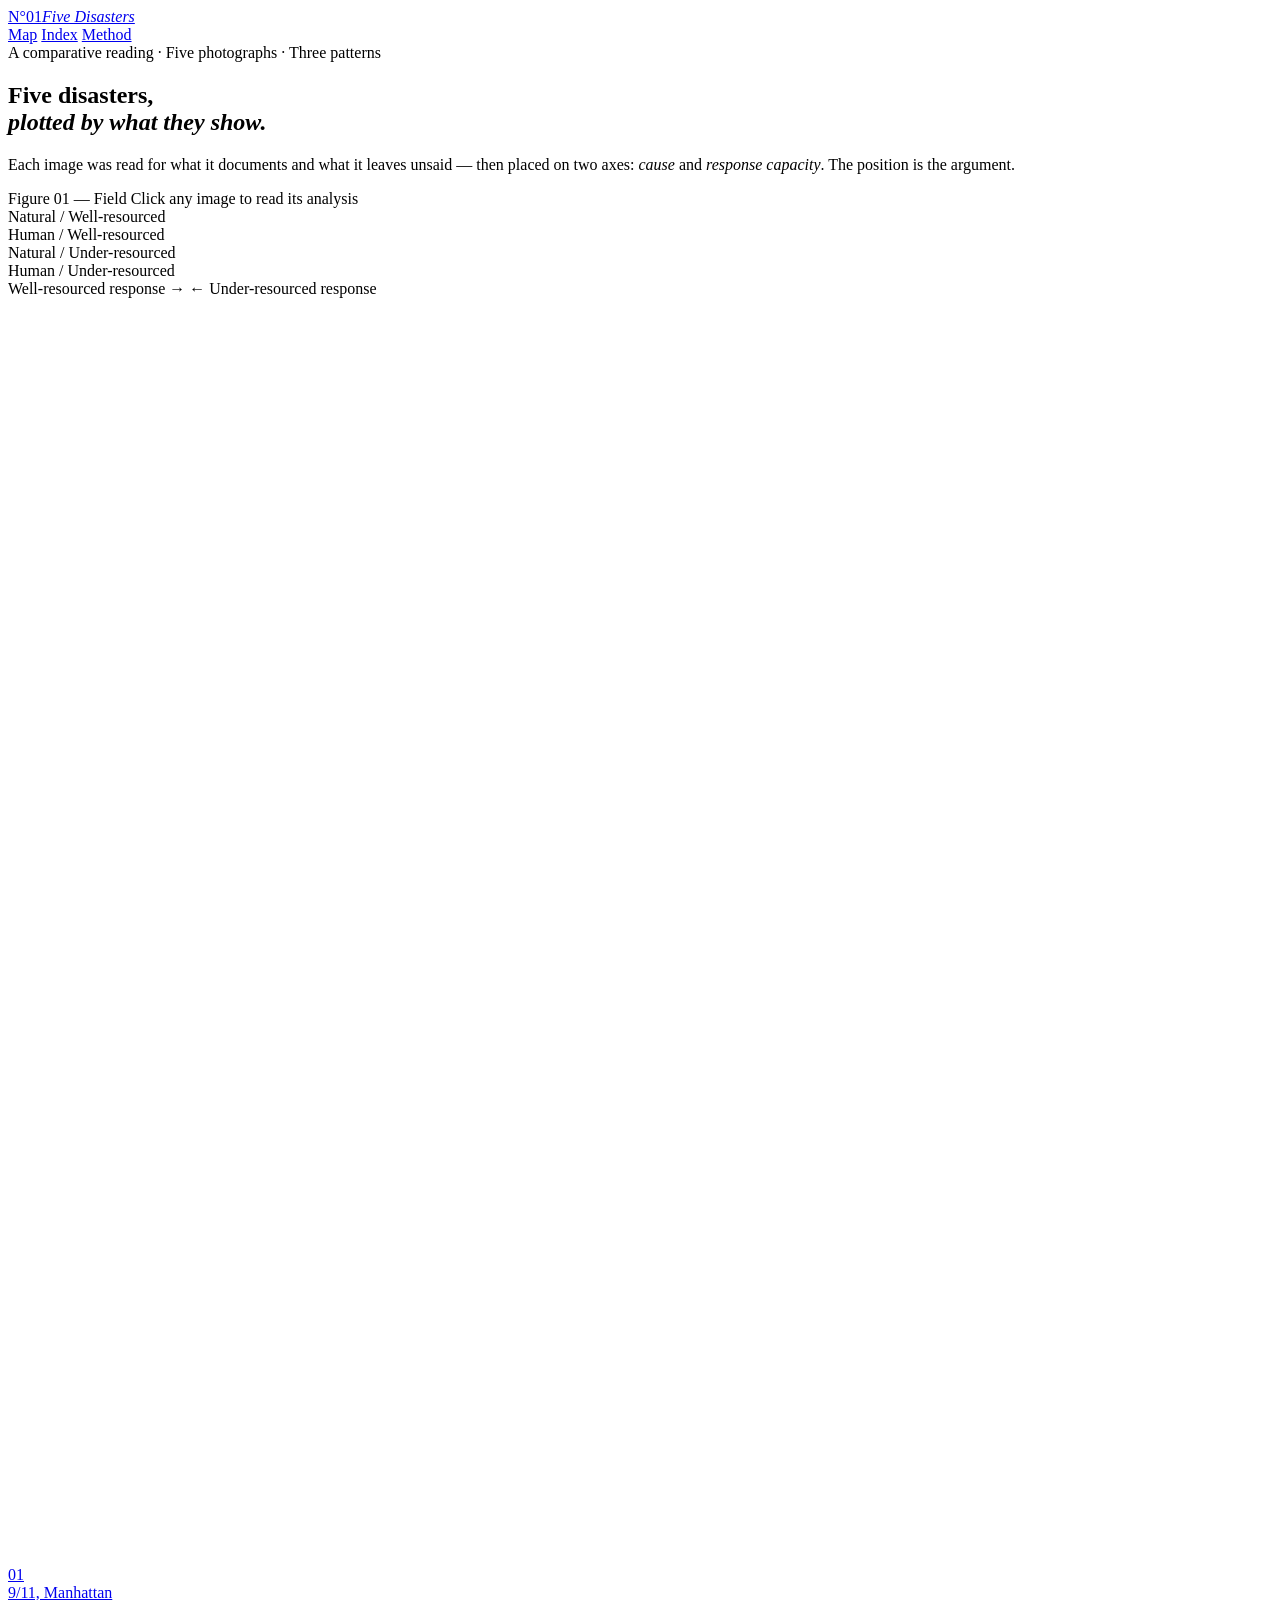
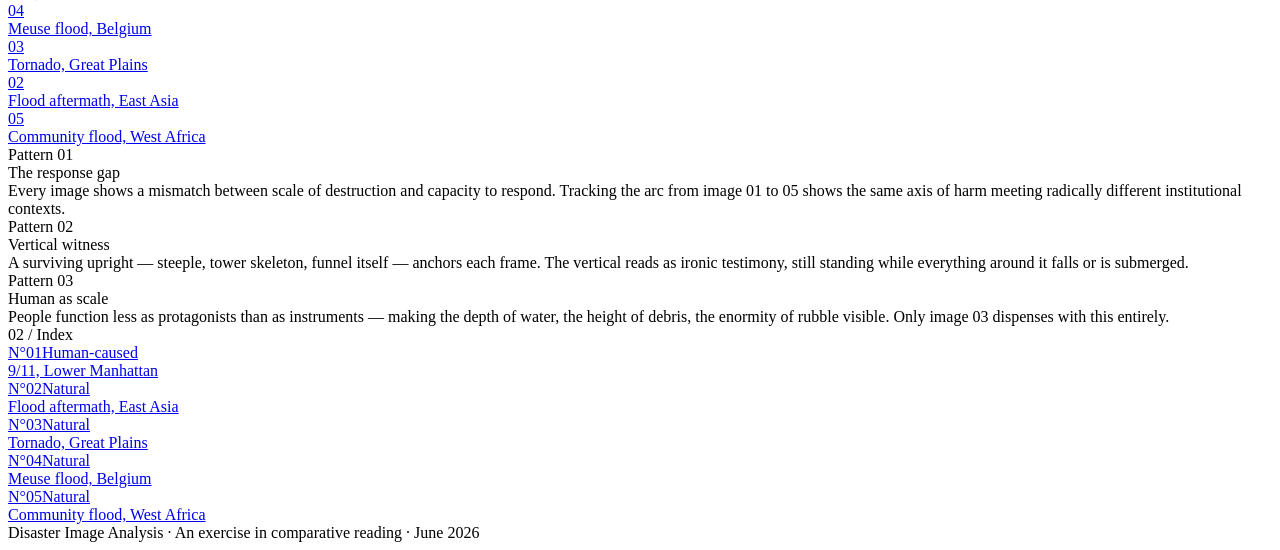
==== index.html @ b061d5b4 "Add files via upload" ====
<!DOCTYPE html>
<html lang="en">
<head>
<meta charset="UTF-8">
<meta name="viewport" content="width=device-width, initial-scale=1.0">
<title>Five Disasters — A Comparative Reading</title>
<meta name="description" content="A visual analysis of five disaster photographs plotted by cause and response capacity, with three cross-cutting patterns.">
<link rel="stylesheet" href="css/styles.css">
</head>
<body>

<header class="site-header">
  <div class="site-header__inner">
    <a href="index.html" class="brand"><span class="brand-mark">N°01</span><em>Five Disasters</em></a>
    <nav class="nav">
      <a href="index.html" class="active">Map</a>
      <a href="#index">Index</a>
      <a href="about.html">Method</a>
    </nav>
  </div>
</header>

<main>

<section class="hero">
  <div class="hero__eyebrow eyebrow">A comparative reading · Five photographs · Three patterns</div>
  <h1 class="hero__title">Five disasters,<br><em>plotted by what they show.</em></h1>
  <p class="hero__lede">Each image was read for what it documents and what it leaves unsaid — then placed on two axes: <em>cause</em> and <em>response capacity</em>. The position is the argument.</p>
</section>

<section class="map-section">
  <div class="map-frame">
    <div class="map-frame__header">
      <span>Figure 01 — Field</span>
      <span>Click any image to read its analysis</span>
    </div>

    <div class="map" aria-label="Map of five disaster images plotted on two axes">

      <div class="map__quadrant map__quadrant--nw">
        <span class="map__quadrant-label map__quadrant-label--nw">Natural / Well-resourced</span>
      </div>
      <div class="map__quadrant map__quadrant--ne">
        <span class="map__quadrant-label map__quadrant-label--ne">Human / Well-resourced</span>
      </div>
      <div class="map__quadrant map__quadrant--sw">
        <span class="map__quadrant-label map__quadrant-label--sw">Natural / Under-resourced</span>
      </div>
      <div class="map__quadrant map__quadrant--se">
        <span class="map__quadrant-label map__quadrant-label--se">Human / Under-resourced</span>
      </div>

      <div class="map__axes">
        <div class="map__axis map__axis--h"></div>
        <div class="map__axis map__axis--v"></div>
        <span class="map__axis-label map__axis-label--top">Well-resourced response →</span>
        <span class="map__axis-label map__axis-label--bottom">← Under-resourced response</span>
      </div>

      <svg class="map__patterns" id="pattern-arcs" viewBox="0 0 100 100" preserveAspectRatio="none" aria-hidden="true"></svg>

      <a href="image-1.html" class="node" style="left:75%; top:22%" aria-label="Image 1, 9/11 lower Manhattan">
        <div class="node__photo" style="background-image:url('images/img1.jpg')"><span class="node__index">01</span></div>
        <div class="node__label">9/11, Manhattan</div>
      </a>

      <a href="image-4.html" class="node" style="left:38%; top:38%" aria-label="Image 4, Meuse flood Belgium">
        <div class="node__photo" style="background-image:url('images/img4.jpg')"><span class="node__index">04</span></div>
        <div class="node__label">Meuse flood, Belgium</div>
      </a>

      <a href="image-3.html" class="node" style="left:14%; top:28%" aria-label="Image 3, Tornado">
        <div class="node__photo" style="background-image:url('images/img3.jpg')"><span class="node__index">03</span></div>
        <div class="node__label">Tornado, Great Plains</div>
      </a>

      <a href="image-2.html" class="node" style="left:22%; top:70%" aria-label="Image 2, Flood aftermath East Asia">
        <div class="node__photo" style="background-image:url('images/img2.jpg')"><span class="node__index">02</span></div>
        <div class="node__label">Flood aftermath, East Asia</div>
      </a>

      <a href="image-5.html" class="node" style="left:72%; top:78%" aria-label="Image 5, Community flood West Africa">
        <div class="node__photo" style="background-image:url('images/img5.jpg')"><span class="node__index">05</span></div>
        <div class="node__label">Community flood, West Africa</div>
      </a>

    </div>
  </div>
</section>

<section class="pattern-legend" aria-labelledby="patterns-heading">
  <div class="pattern-card pattern-card--response">
    <div class="pattern-card__num">Pattern 01</div>
    <div class="pattern-card__title">The response gap</div>
    <div class="pattern-card__body">Every image shows a mismatch between scale of destruction and capacity to respond. Tracking the arc from image 01 to 05 shows the same axis of harm meeting radically different institutional contexts.</div>
  </div>
  <div class="pattern-card pattern-card--vertical">
    <div class="pattern-card__num">Pattern 02</div>
    <div class="pattern-card__title">Vertical witness</div>
    <div class="pattern-card__body">A surviving upright — steeple, tower skeleton, funnel itself — anchors each frame. The vertical reads as ironic testimony, still standing while everything around it falls or is submerged.</div>
  </div>
  <div class="pattern-card pattern-card--scale">
    <div class="pattern-card__num">Pattern 03</div>
    <div class="pattern-card__title">Human as scale</div>
    <div class="pattern-card__body">People function less as protagonists than as instruments — making the depth of water, the height of debris, the enormity of rubble visible. Only image 03 dispenses with this entirely.</div>
  </div>
</section>

<div class="section-divider">
  <div class="section-divider__rule"></div>
  <div class="section-divider__num">02 / Index</div>
  <div class="section-divider__rule"></div>
</div>

<section class="index-grid" id="index">

  <a href="image-1.html" class="index-card">
    <div class="index-card__image" style="background-image:url('images/img1.jpg')"></div>
    <div class="index-card__meta"><span>N°01</span><span>Human-caused</span></div>
    <div class="index-card__title">9/11, Lower Manhattan</div>
  </a>

  <a href="image-2.html" class="index-card">
    <div class="index-card__image" style="background-image:url('images/img2.jpg')"></div>
    <div class="index-card__meta"><span>N°02</span><span>Natural</span></div>
    <div class="index-card__title">Flood aftermath, East Asia</div>
  </a>

  <a href="image-3.html" class="index-card">
    <div class="index-card__image" style="background-image:url('images/img3.jpg')"></div>
    <div class="index-card__meta"><span>N°03</span><span>Natural</span></div>
    <div class="index-card__title">Tornado, Great Plains</div>
  </a>

  <a href="image-4.html" class="index-card">
    <div class="index-card__image" style="background-image:url('images/img4.jpg')"></div>
    <div class="index-card__meta"><span>N°04</span><span>Natural</span></div>
    <div class="index-card__title">Meuse flood, Belgium</div>
  </a>

  <a href="image-5.html" class="index-card">
    <div class="index-card__image" style="background-image:url('images/img5.jpg')"></div>
    <div class="index-card__meta"><span>N°05</span><span>Natural</span></div>
    <div class="index-card__title">Community flood, West Africa</div>
  </a>

</section>

</main>

<footer class="footer">
  Disaster Image Analysis · An exercise in comparative reading · June 2026
</footer>

<script src="js/main.js"></script>
</body>
</html>
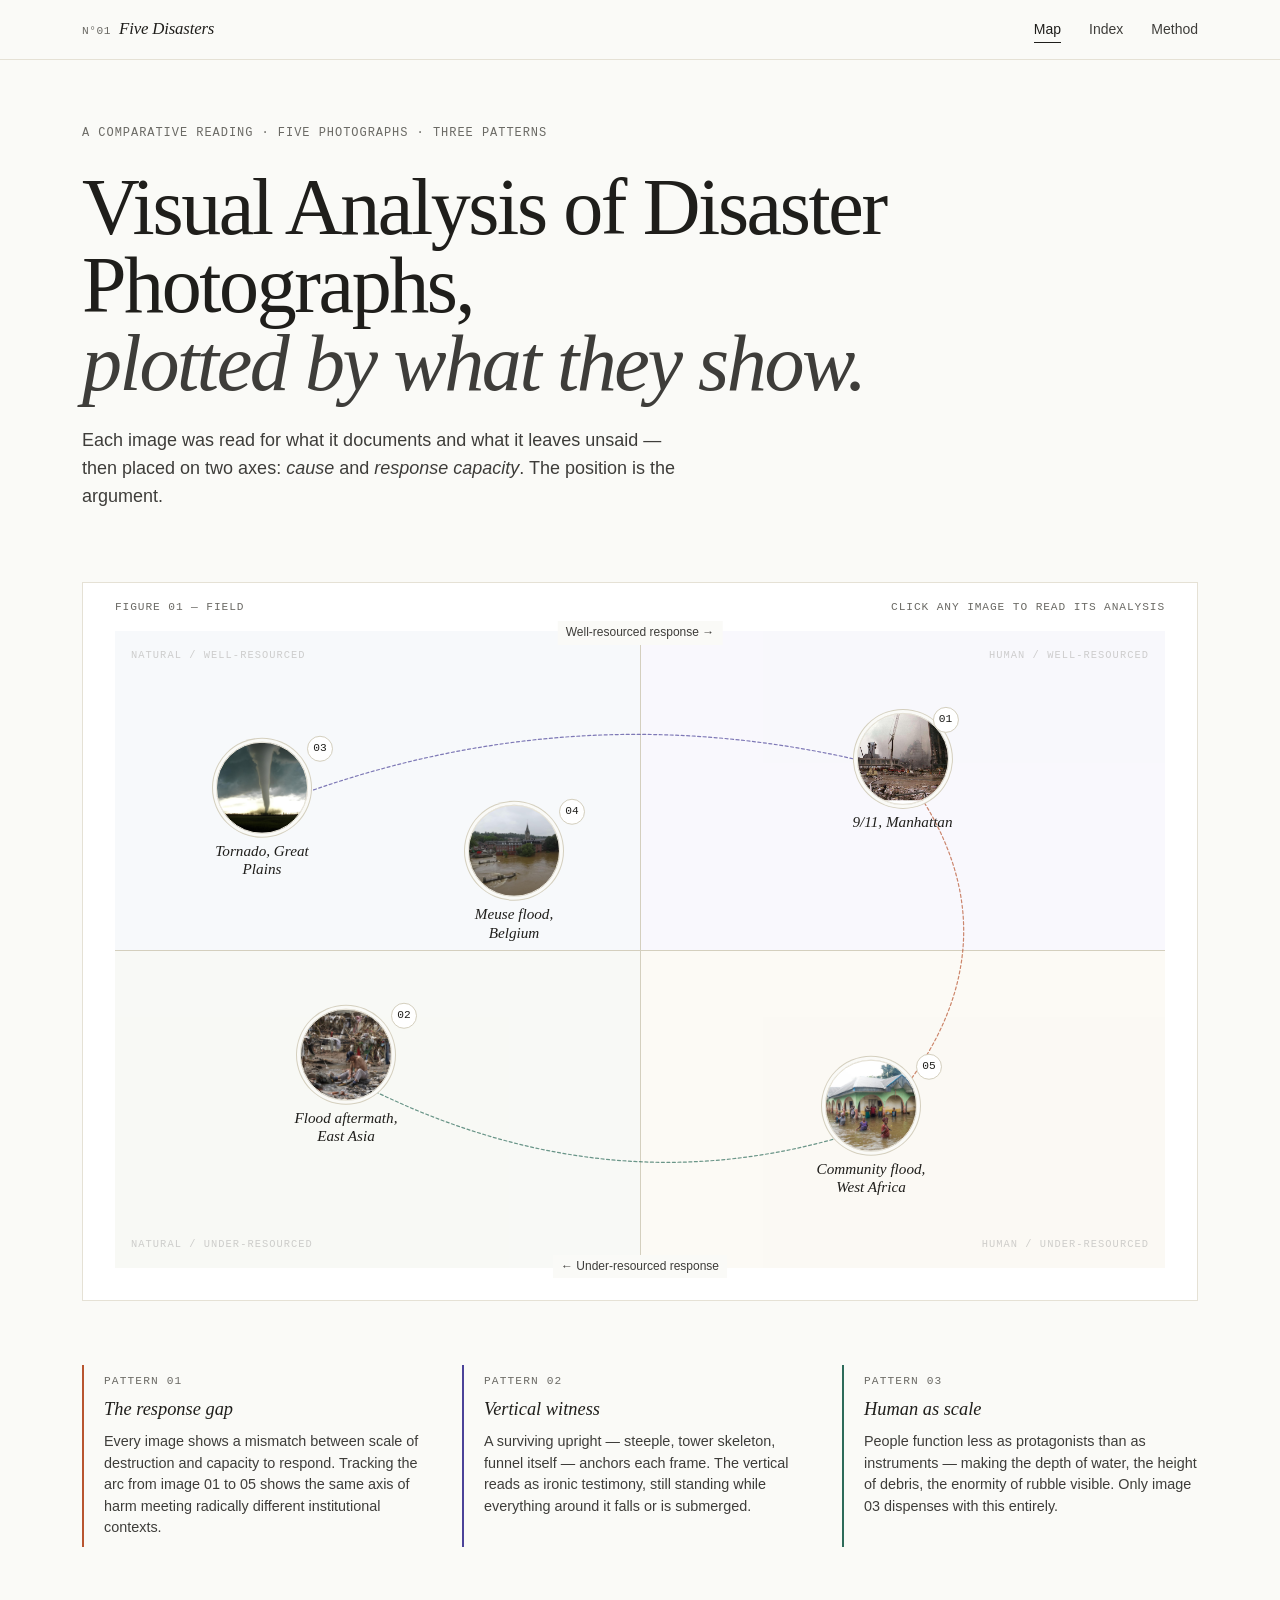
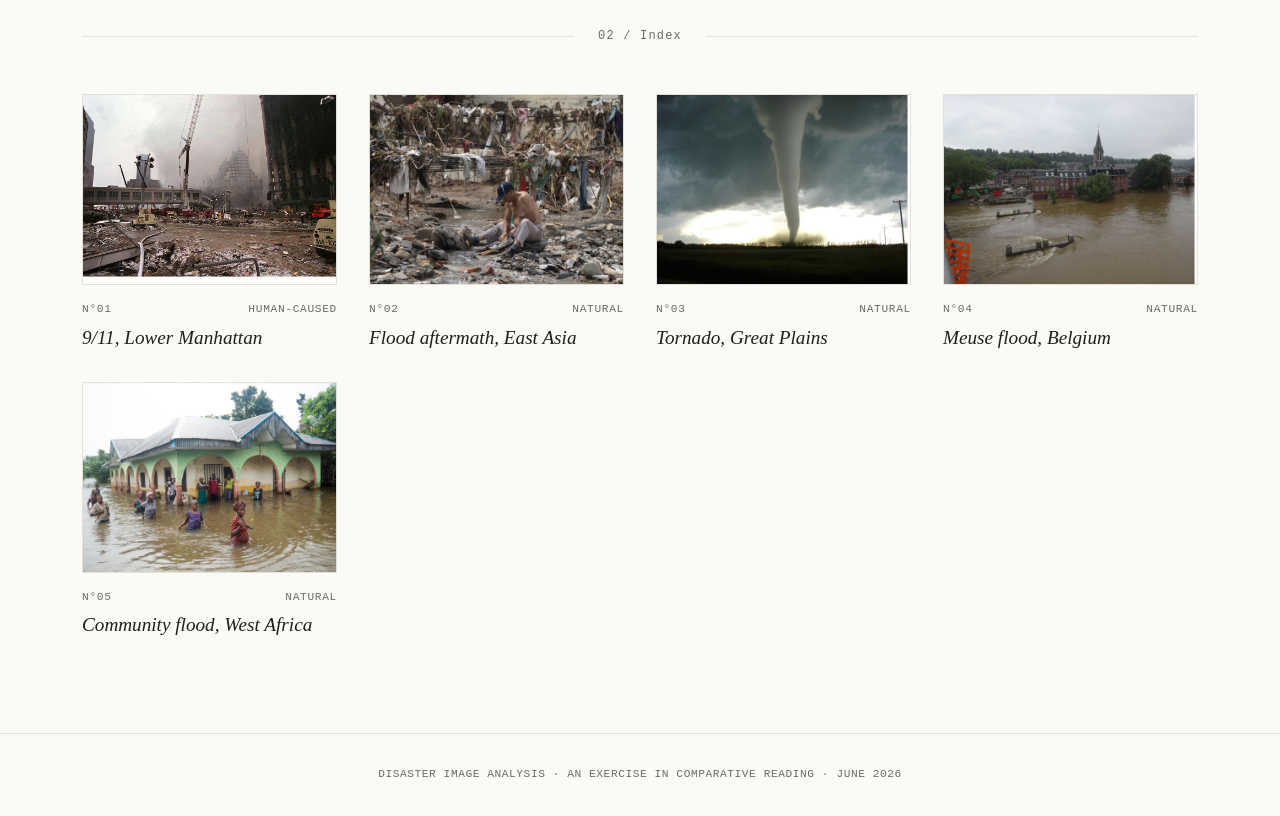
==== commit f1ae05f5: "Update index.html" ====
--- a/index.html
+++ b/index.html
@@ -24,7 +24,7 @@
 
 <section class="hero">
   <div class="hero__eyebrow eyebrow">A comparative reading · Five photographs · Three patterns</div>
-  <h1 class="hero__title">Five disasters,<br><em>plotted by what they show.</em></h1>
+  <h1 class="hero__title">Visual Analysis of Disaster Photographs,<br><em>plotted by what they show.</em></h1>
   <p class="hero__lede">Each image was read for what it documents and what it leaves unsaid — then placed on two axes: <em>cause</em> and <em>response capacity</em>. The position is the argument.</p>
 </section>
 
--- a/css/styles.css
+++ b/css/styles.css
@@ -0,0 +1,702 @@
+@import url('https://fonts.googleapis.com/css2?family=Fraunces:ital,opsz,wght@0,9..144,300..600;1,9..144,300..500&family=Inter:wght@400;500&family=JetBrains+Mono:wght@400;500&display=swap');
+
+:root {
+  --paper: #FAFAF7;
+  --surface: #FFFFFF;
+  --ink: #1F1E1B;
+  --ink-soft: #3E3D3A;
+  --muted: #6B6A65;
+  --faint: #B0AEA5;
+  --rule: #E5E1D5;
+  --rule-strong: #D4CFBE;
+  --accent: #1F3A5C;
+  --accent-hover: #15294A;
+
+  --c-natural-well: #EEF2F7;
+  --c-human-well: #F1F0FA;
+  --c-natural-under: #F0F2EA;
+  --c-human-under: #F8F3E8;
+
+  --p-response: #B85530;
+  --p-vertical: #4B4399;
+  --p-scale: #2D6B5A;
+
+  --font-display: 'Fraunces', Georgia, serif;
+  --font-body: 'Inter', -apple-system, sans-serif;
+  --font-mono: 'JetBrains Mono', 'SF Mono', monospace;
+
+  --content-max: 1180px;
+  --prose-max: 680px;
+}
+
+* { box-sizing: border-box; margin: 0; padding: 0; }
+
+html { scroll-behavior: smooth; }
+
+body {
+  background: var(--paper);
+  color: var(--ink);
+  font-family: var(--font-body);
+  font-size: 16px;
+  line-height: 1.6;
+  -webkit-font-smoothing: antialiased;
+  text-rendering: optimizeLegibility;
+}
+
+a { color: var(--accent); text-decoration: none; transition: color .15s; }
+a:hover { color: var(--accent-hover); }
+img { max-width: 100%; display: block; }
+
+:focus-visible {
+  outline: 2px solid var(--accent);
+  outline-offset: 3px;
+  border-radius: 2px;
+}
+
+.site-header {
+  position: sticky;
+  top: 0;
+  z-index: 50;
+  background: rgba(250, 250, 247, 0.92);
+  backdrop-filter: blur(10px);
+  -webkit-backdrop-filter: blur(10px);
+  border-bottom: 1px solid var(--rule);
+}
+
+.site-header__inner {
+  max-width: var(--content-max);
+  margin: 0 auto;
+  padding: 1rem 2rem;
+  display: flex;
+  align-items: baseline;
+  justify-content: space-between;
+  gap: 2rem;
+}
+
+.brand {
+  font-family: var(--font-display);
+  font-size: 1.05rem;
+  font-weight: 400;
+  font-style: italic;
+  letter-spacing: -0.01em;
+  color: var(--ink);
+}
+
+.brand-mark {
+  font-style: normal;
+  font-family: var(--font-mono);
+  font-size: 0.7rem;
+  color: var(--muted);
+  margin-right: 0.5rem;
+  letter-spacing: 0.05em;
+  text-transform: uppercase;
+}
+
+.nav {
+  display: flex;
+  gap: 1.75rem;
+  font-size: 0.875rem;
+}
+
+.nav a {
+  color: var(--ink-soft);
+  font-weight: 500;
+}
+
+.nav a:hover { color: var(--accent); }
+.nav a.active { color: var(--ink); border-bottom: 1px solid var(--ink); padding-bottom: 2px; }
+
+main { min-height: 80vh; }
+
+.eyebrow {
+  font-family: var(--font-mono);
+  font-size: 0.75rem;
+  color: var(--muted);
+  letter-spacing: 0.08em;
+  text-transform: uppercase;
+}
+
+.display {
+  font-family: var(--font-display);
+  font-weight: 350;
+  font-style: italic;
+  letter-spacing: -0.02em;
+  line-height: 1.05;
+  color: var(--ink);
+}
+
+.h1 { font-size: clamp(2.5rem, 6vw, 4.5rem); }
+.h2 { font-size: clamp(1.75rem, 3.5vw, 2.5rem); }
+.h3 { font-size: clamp(1.25rem, 2.2vw, 1.5rem); }
+
+.hero {
+  max-width: var(--content-max);
+  margin: 0 auto;
+  padding: 4rem 2rem 2rem;
+}
+
+.hero__eyebrow { margin-bottom: 1.5rem; }
+.hero__title {
+  font-family: var(--font-display);
+  font-weight: 300;
+  letter-spacing: -0.03em;
+  font-size: clamp(2.75rem, 6.5vw, 5rem);
+  line-height: 0.98;
+  margin-bottom: 1.5rem;
+  color: var(--ink);
+}
+
+.hero__title em {
+  font-style: italic;
+  font-weight: 350;
+  color: var(--ink-soft);
+}
+
+.hero__lede {
+  font-size: 1.125rem;
+  line-height: 1.55;
+  max-width: 38rem;
+  color: var(--ink-soft);
+}
+
+.map-section {
+  max-width: var(--content-max);
+  margin: 2.5rem auto 4rem;
+  padding: 0 2rem;
+}
+
+.map-frame {
+  position: relative;
+  background: var(--surface);
+  border: 1px solid var(--rule);
+  padding: 3rem 2rem 2rem;
+  aspect-ratio: 1180 / 760;
+}
+
+.map-frame__header {
+  position: absolute;
+  top: 1rem;
+  left: 2rem;
+  right: 2rem;
+  display: flex;
+  justify-content: space-between;
+  align-items: baseline;
+  font-family: var(--font-mono);
+  font-size: 0.7rem;
+  color: var(--muted);
+  letter-spacing: 0.08em;
+  text-transform: uppercase;
+}
+
+.map {
+  position: absolute;
+  inset: 3rem 2rem 2rem 2rem;
+}
+
+.map__quadrant {
+  position: absolute;
+  width: 50%;
+  height: 50%;
+}
+
+.map__quadrant--nw { top: 0; left: 0; background: var(--c-natural-well); opacity: 0.45; }
+.map__quadrant--ne { top: 0; right: 0; background: var(--c-human-well); opacity: 0.45; }
+.map__quadrant--sw { bottom: 0; left: 0; background: var(--c-natural-under); opacity: 0.45; }
+.map__quadrant--se { bottom: 0; right: 0; background: var(--c-human-under); opacity: 0.45; }
+
+.map__quadrant-label {
+  position: absolute;
+  font-family: var(--font-mono);
+  font-size: 0.65rem;
+  letter-spacing: 0.1em;
+  text-transform: uppercase;
+  color: var(--muted);
+  opacity: 0.7;
+}
+
+.map__quadrant-label--nw { top: 1rem; left: 1rem; }
+.map__quadrant-label--ne { top: 1rem; right: 1rem; text-align: right; }
+.map__quadrant-label--sw { bottom: 1rem; left: 1rem; }
+.map__quadrant-label--se { bottom: 1rem; right: 1rem; text-align: right; }
+
+.map__axes {
+  position: absolute;
+  inset: 0;
+  pointer-events: none;
+}
+
+.map__axis {
+  position: absolute;
+  background: var(--rule-strong);
+}
+
+.map__axis--h { left: 0; right: 0; top: 50%; height: 1px; }
+.map__axis--v { top: 0; bottom: 0; left: 50%; width: 1px; }
+
+.map__axis-label {
+  position: absolute;
+  font-family: var(--font-body);
+  font-size: 0.75rem;
+  font-weight: 500;
+  color: var(--ink-soft);
+  background: var(--paper);
+  padding: 2px 8px;
+}
+
+.map__axis-label--top { top: -10px; left: 50%; transform: translateX(-50%); }
+.map__axis-label--bottom { bottom: -10px; left: 50%; transform: translateX(-50%); }
+.map__axis-label--left { left: -10px; top: 50%; transform: translateY(-50%) rotate(-90deg); transform-origin: center; }
+.map__axis-label--right { right: -10px; top: 50%; transform: translateY(-50%) rotate(90deg); transform-origin: center; }
+
+.map__patterns {
+  position: absolute;
+  inset: 0;
+  width: 100%;
+  height: 100%;
+  pointer-events: none;
+  overflow: hidden;
+}
+
+.node {
+  position: absolute;
+  transform: translate(-50%, -50%);
+  cursor: pointer;
+  text-decoration: none;
+  display: flex;
+  flex-direction: column;
+  align-items: center;
+  gap: 0.5rem;
+  transition: transform .25s cubic-bezier(.2,.7,.2,1);
+}
+
+.node:hover { transform: translate(-50%, -50%) scale(1.04); }
+.node:hover .node__photo { box-shadow: 0 0 0 3px var(--paper), 0 0 0 4px var(--accent); }
+.node:hover .node__label { color: var(--accent); }
+
+.node__photo {
+  width: 92px;
+  height: 92px;
+  border-radius: 50%;
+  background-size: cover;
+  background-position: center;
+  border: 1px solid var(--rule);
+  box-shadow: 0 0 0 3px var(--paper), 0 0 0 4px var(--rule-strong);
+  transition: box-shadow .25s;
+}
+
+.node__label {
+  font-family: var(--font-display);
+  font-style: italic;
+  font-size: 0.95rem;
+  color: var(--ink);
+  text-align: center;
+  max-width: 130px;
+  line-height: 1.2;
+  transition: color .15s;
+}
+
+.node__index {
+  position: absolute;
+  top: -6px;
+  right: -6px;
+  background: var(--surface);
+  border: 1px solid var(--rule-strong);
+  border-radius: 50%;
+  width: 26px;
+  height: 26px;
+  display: flex;
+  align-items: center;
+  justify-content: center;
+  font-family: var(--font-mono);
+  font-size: 0.7rem;
+  font-weight: 500;
+  color: var(--ink);
+}
+
+.pattern-legend {
+  max-width: var(--content-max);
+  margin: 0 auto;
+  padding: 0 2rem;
+  display: grid;
+  grid-template-columns: repeat(3, 1fr);
+  gap: 1.5rem;
+}
+
+.pattern-card {
+  border-left: 2px solid;
+  padding: 0.5rem 0 0.5rem 1.25rem;
+}
+
+.pattern-card--response { border-color: var(--p-response); }
+.pattern-card--vertical { border-color: var(--p-vertical); }
+.pattern-card--scale { border-color: var(--p-scale); }
+
+.pattern-card__num {
+  font-family: var(--font-mono);
+  font-size: 0.7rem;
+  letter-spacing: 0.1em;
+  text-transform: uppercase;
+  color: var(--muted);
+  margin-bottom: 0.25rem;
+}
+
+.pattern-card__title {
+  font-family: var(--font-display);
+  font-style: italic;
+  font-size: 1.15rem;
+  color: var(--ink);
+  margin-bottom: 0.4rem;
+}
+
+.pattern-card__body {
+  font-size: 0.9rem;
+  color: var(--ink-soft);
+  line-height: 1.5;
+}
+
+.section-divider {
+  max-width: var(--content-max);
+  margin: 5rem auto 3rem;
+  padding: 0 2rem;
+  display: flex;
+  align-items: center;
+  gap: 1.5rem;
+}
+
+.section-divider__rule { flex: 1; height: 1px; background: var(--rule); }
+.section-divider__num {
+  font-family: var(--font-mono);
+  font-size: 0.75rem;
+  color: var(--muted);
+  letter-spacing: 0.1em;
+}
+
+.index-grid {
+  max-width: var(--content-max);
+  margin: 0 auto;
+  padding: 0 2rem 6rem;
+  display: grid;
+  grid-template-columns: repeat(auto-fit, minmax(200px, 1fr));
+  gap: 2rem;
+}
+
+.index-card {
+  text-decoration: none;
+  color: var(--ink);
+  display: block;
+  position: relative;
+}
+
+.index-card__image {
+  aspect-ratio: 4/3;
+  background-size: cover;
+  background-position: center;
+  margin-bottom: 1rem;
+  border: 1px solid var(--rule);
+  filter: saturate(0.92);
+  transition: filter .25s, transform .35s cubic-bezier(.2,.7,.2,1);
+}
+
+.index-card:hover .index-card__image { filter: saturate(1.05); transform: translateY(-3px); }
+
+.index-card__meta {
+  display: flex;
+  justify-content: space-between;
+  font-family: var(--font-mono);
+  font-size: 0.7rem;
+  color: var(--muted);
+  letter-spacing: 0.06em;
+  text-transform: uppercase;
+  margin-bottom: 0.4rem;
+}
+
+.index-card__title {
+  font-family: var(--font-display);
+  font-style: italic;
+  font-size: 1.2rem;
+  font-weight: 350;
+  color: var(--ink);
+  line-height: 1.25;
+}
+
+.detail-hero {
+  position: relative;
+  margin-top: 0;
+  background: #0E0D0B;
+  overflow: hidden;
+}
+
+.detail-hero__image {
+  width: 100%;
+  height: clamp(380px, 60vh, 580px);
+  object-fit: cover;
+  opacity: 0.9;
+}
+
+.detail-meta {
+  max-width: var(--content-max);
+  margin: 3rem auto 1.5rem;
+  padding: 0 2rem;
+  display: grid;
+  grid-template-columns: minmax(0, 1fr) minmax(0, 2fr);
+  gap: 3rem;
+  align-items: start;
+}
+
+.detail-meta__index {
+  font-family: var(--font-mono);
+  font-size: 0.85rem;
+  color: var(--muted);
+  letter-spacing: 0.05em;
+  text-transform: uppercase;
+  margin-bottom: 0.75rem;
+}
+
+.detail-title {
+  font-family: var(--font-display);
+  font-weight: 300;
+  font-style: italic;
+  font-size: clamp(2.25rem, 5vw, 3.75rem);
+  line-height: 1.02;
+  letter-spacing: -0.02em;
+  color: var(--ink);
+}
+
+.tag-grid {
+  display: grid;
+  grid-template-columns: repeat(auto-fit, minmax(140px, 1fr));
+  gap: 0.5rem;
+}
+
+.tag {
+  padding: 0.6rem 0.75rem;
+  border: 1px solid var(--rule);
+  background: var(--surface);
+}
+
+.tag__label {
+  font-family: var(--font-mono);
+  font-size: 0.65rem;
+  letter-spacing: 0.08em;
+  text-transform: uppercase;
+  color: var(--muted);
+  margin-bottom: 0.25rem;
+}
+
+.tag__value {
+  font-size: 0.875rem;
+  color: var(--ink);
+  font-weight: 500;
+}
+
+.tag--accent .tag__value { color: var(--accent); }
+
+.prose {
+  max-width: var(--prose-max);
+  margin: 0 auto;
+  padding: 2rem 2rem 4rem;
+}
+
+.prose h2 {
+  font-family: var(--font-display);
+  font-style: italic;
+  font-weight: 350;
+  font-size: 1.6rem;
+  margin: 3rem 0 1rem;
+  letter-spacing: -0.01em;
+  color: var(--ink);
+}
+
+.prose h2:first-child { margin-top: 1rem; }
+
+.prose p {
+  font-size: 1.0625rem;
+  line-height: 1.75;
+  margin-bottom: 1.25rem;
+  color: var(--ink-soft);
+}
+
+.prose p:first-of-type::first-line {
+  font-weight: 500;
+  color: var(--ink);
+}
+
+.prose blockquote {
+  font-family: var(--font-display);
+  font-style: italic;
+  font-size: 1.35rem;
+  line-height: 1.45;
+  color: var(--ink);
+  border-left: 2px solid var(--p-response);
+  padding: 0.5rem 0 0.5rem 1.5rem;
+  margin: 2rem 0;
+}
+
+.patterns-belt {
+  background: var(--surface);
+  border-top: 1px solid var(--rule);
+  border-bottom: 1px solid var(--rule);
+  padding: 1.25rem 0;
+  margin: 2rem 0 0;
+}
+
+.patterns-belt__inner {
+  max-width: var(--prose-max);
+  margin: 0 auto;
+  padding: 0 2rem;
+  display: flex;
+  gap: 2rem;
+  flex-wrap: wrap;
+  align-items: center;
+  justify-content: center;
+  font-family: var(--font-mono);
+  font-size: 0.75rem;
+  color: var(--muted);
+  letter-spacing: 0.05em;
+}
+
+.patterns-belt__item { display: flex; align-items: center; gap: 0.5rem; }
+.patterns-belt__dot { width: 8px; height: 8px; border-radius: 50%; }
+
+.detail-nav {
+  max-width: var(--content-max);
+  margin: 0 auto 4rem;
+  padding: 2rem;
+  display: flex;
+  justify-content: space-between;
+  align-items: stretch;
+  border-top: 1px solid var(--rule);
+  gap: 1rem;
+}
+
+.detail-nav__link {
+  flex: 1;
+  text-decoration: none;
+  color: var(--ink);
+  padding: 0.75rem 0;
+  display: flex;
+  flex-direction: column;
+  gap: 0.25rem;
+  transition: color .15s;
+}
+
+.detail-nav__link:hover { color: var(--accent); }
+.detail-nav__link--next { text-align: right; align-items: flex-end; }
+.detail-nav__link--disabled { opacity: 0.3; pointer-events: none; }
+
+.detail-nav__dir {
+  font-family: var(--font-mono);
+  font-size: 0.7rem;
+  letter-spacing: 0.08em;
+  text-transform: uppercase;
+  color: var(--muted);
+}
+
+.detail-nav__title {
+  font-family: var(--font-display);
+  font-style: italic;
+  font-size: 1.1rem;
+}
+
+.about-page {
+  max-width: var(--prose-max);
+  margin: 0 auto;
+  padding: 4rem 2rem 6rem;
+}
+
+.about-page h1 {
+  font-family: var(--font-display);
+  font-style: italic;
+  font-weight: 300;
+  font-size: clamp(2.5rem, 5vw, 3.5rem);
+  letter-spacing: -0.02em;
+  margin-bottom: 2rem;
+  color: var(--ink);
+}
+
+.about-page h2 {
+  font-family: var(--font-display);
+  font-style: italic;
+  font-weight: 350;
+  font-size: 1.4rem;
+  margin: 2.5rem 0 0.75rem;
+  color: var(--ink);
+}
+
+.about-page p {
+  font-size: 1.0625rem;
+  line-height: 1.75;
+  margin-bottom: 1.25rem;
+  color: var(--ink-soft);
+}
+
+.about-page ul {
+  list-style: none;
+  margin: 1rem 0 1.5rem;
+}
+
+.about-page ul li {
+  font-size: 1rem;
+  line-height: 1.65;
+  padding-left: 1.5rem;
+  position: relative;
+  margin-bottom: 0.5rem;
+  color: var(--ink-soft);
+}
+
+.about-page ul li::before {
+  content: "—";
+  position: absolute;
+  left: 0;
+  color: var(--faint);
+}
+
+.footer {
+  border-top: 1px solid var(--rule);
+  padding: 2rem;
+  text-align: center;
+  font-family: var(--font-mono);
+  font-size: 0.7rem;
+  color: var(--muted);
+  letter-spacing: 0.05em;
+  text-transform: uppercase;
+}
+
+.js-ready .fade-in {
+  opacity: 0;
+  transform: translateY(12px);
+  transition: opacity .8s ease-out, transform .8s ease-out;
+}
+
+.js-ready .fade-in.is-visible {
+  opacity: 1;
+  transform: translateY(0);
+}
+
+@media (prefers-reduced-motion: reduce) {
+  *, *::before, *::after {
+    animation-duration: 0.01ms !important;
+    transition-duration: 0.01ms !important;
+  }
+  .js-ready .fade-in { opacity: 1; transform: none; }
+}
+
+@media (max-width: 900px) {
+  .map-frame { aspect-ratio: 1 / 1.1; }
+  .node__photo { width: 64px; height: 64px; }
+  .node__label { font-size: 0.8rem; max-width: 100px; }
+  .pattern-legend { grid-template-columns: 1fr; }
+  .detail-meta { grid-template-columns: 1fr; gap: 1.5rem; }
+}
+
+@media (max-width: 600px) {
+  .site-header__inner { padding: 0.875rem 1.25rem; flex-direction: column; align-items: flex-start; gap: 0.5rem; }
+  .nav { gap: 1.25rem; font-size: 0.8rem; }
+  .hero, .map-section, .index-grid, .detail-nav, .about-page { padding-left: 1.25rem; padding-right: 1.25rem; }
+  .prose { padding-left: 1.25rem; padding-right: 1.25rem; }
+  .map-frame { padding: 2.5rem 1rem 1.5rem; }
+  .map { inset: 2.5rem 1rem 1.5rem 1rem; }
+  .node__photo { width: 48px; height: 48px; }
+  .node__label { font-size: 0.7rem; max-width: 80px; }
+  .node__index { width: 20px; height: 20px; font-size: 0.6rem; }
+}
